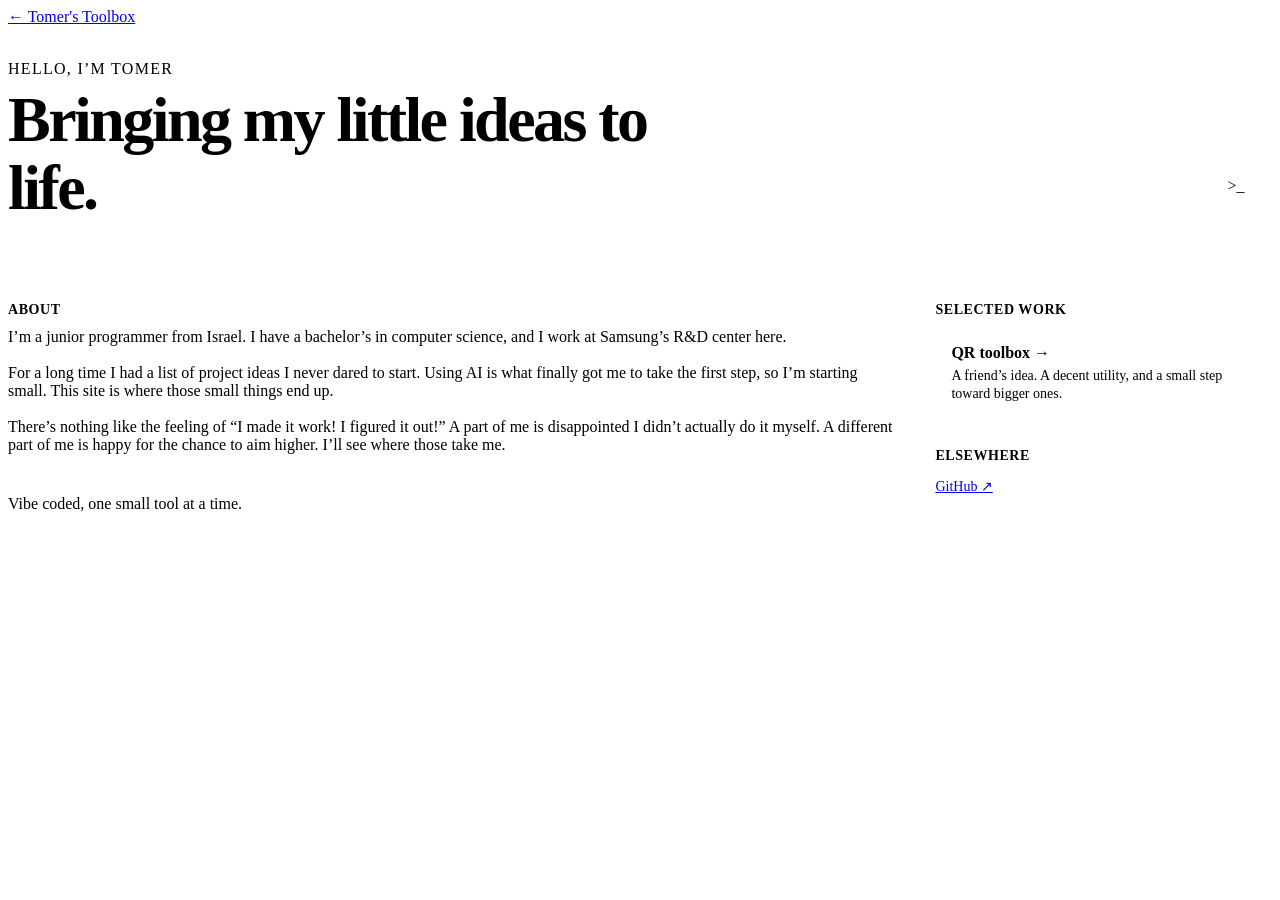
==== about/index.html @ 81bf6484 "Add About page with a personal intro The previous placeholder copy was generic. Rewrite it in Tomer'" ====
<!DOCTYPE html>
<html lang="en">
<head>
<meta charset="utf-8">
<meta name="viewport" content="width=device-width, initial-scale=1">
<title>About Tomer — junior programmer from Israel</title>
<meta name="description" content="Tomer is a junior programmer from Israel building small web tools, one idea at a time.">
<link rel="stylesheet" href="../assets/style.css">
<style>
  .intro {
    display: grid;
    grid-template-columns: minmax(0, 1fr) auto;
    align-items: end;
    gap: 28px;
    padding: 34px 0 42px;
    border-bottom: 1px solid var(--line);
  }

  .eyebrow {
    margin: 0 0 8px;
    color: var(--accent);
    font: 13px var(--mono);
    letter-spacing: .08em;
    text-transform: uppercase;
  }

  .intro h1 {
    max-width: 680px;
    margin: 0;
    font-size: clamp(34px, 7vw, 64px);
    line-height: 1.06;
    letter-spacing: -.04em;
  }

  .intro h1 span { color: var(--muted); }

  .prompt {
    display: grid;
    place-items: center;
    width: 72px;
    height: 72px;
    border: 1px solid var(--line);
    border-radius: 50%;
    background: var(--panel);
    color: var(--accent);
    font: 700 25px var(--mono);
  }

  .profile-grid {
    display: grid;
    grid-template-columns: minmax(0, 1.45fr) minmax(220px, .55fr);
    gap: 40px;
    padding-top: 38px;
  }

  .profile-grid h2 {
    margin: 0 0 10px;
    font-size: 14px;
    font-family: var(--mono);
    font-weight: 600;
    letter-spacing: .04em;
    text-transform: uppercase;
  }

  .profile-grid p { margin: 0 0 18px; }
  .profile-grid .muted { color: var(--muted); }

  .principles {
    margin: 24px 0 0;
    padding: 0;
    list-style: none;
    border-top: 1px solid var(--line);
  }

  .principles li {
    display: grid;
    grid-template-columns: 34px 1fr;
    gap: 10px;
    padding: 13px 0;
    border-bottom: 1px solid var(--line);
  }

  .principles code {
    color: var(--accent);
    font-family: var(--mono);
  }

  .project-link {
    display: block;
    padding: 16px;
    border: 1px solid var(--line);
    border-radius: var(--radius);
    background: var(--panel);
    color: inherit;
    text-decoration: none;
  }

  .project-link:hover { border-color: var(--accent); }
  .project-link strong { display: block; margin-bottom: 4px; }
  .project-link span { color: var(--muted); font-size: 14px; }

  .links {
    display: flex;
    flex-wrap: wrap;
    gap: 10px 18px;
    margin-top: 14px;
  }

  .links a { font-family: var(--mono); font-size: 14px; }

  @media (max-width: 620px) {
    .intro { align-items: start; }
    .prompt { width: 52px; height: 52px; font-size: 19px; }
    .profile-grid { grid-template-columns: 1fr; gap: 30px; }
  }
</style>
</head>
<body>
<div class="wrap">

  <div class="crumb"><a href="../">← Tomer's Toolbox</a></div>

  <header class="intro">
    <div>
      <p class="eyebrow">Hello, I’m Tomer</p>
      <h1>Bringing my little ideas <span>to life.</span></h1>
    </div>
    <div class="prompt" aria-hidden="true">&gt;_</div>
  </header>

  <main class="profile-grid">
    <section aria-labelledby="about-heading">
      <h2 id="about-heading">About</h2>
      <p>
        I’m a junior programmer from Israel. I have a bachelor’s in computer
        science, and I work at Samsung’s R&amp;D center here.
      </p>
      <p>
        For a long time I had a list of project ideas I never dared to start.
        Using AI is what finally got me to take the first step, so I’m starting
        small. This site is where those small things end up.
      </p>
      <p>
        There’s nothing like the feeling of “I made it work! I figured it
        out!” A part of me is disappointed I didn’t actually do it myself. A
        different part of me is happy for the chance to aim higher. I’ll see
        where those take me.
      </p>
    </section>

    <aside aria-labelledby="work-heading">
      <h2 id="work-heading">Selected work</h2>
      <a class="project-link" href="../qr/">
        <strong>QR toolbox →</strong>
        <span>A friend’s idea. A decent utility, and a small step toward bigger ones.</span>
      </a>

      <h2 style="margin-top: 30px">Elsewhere</h2>
      <div class="links">
        <a href="https://github.com/tomerSP" rel="me">GitHub ↗</a>
      </div>
    </aside>
  </main>

  <footer class="site">
    Vibe coded, one small tool at a time.
  </footer>

</div>
</body>
</html>
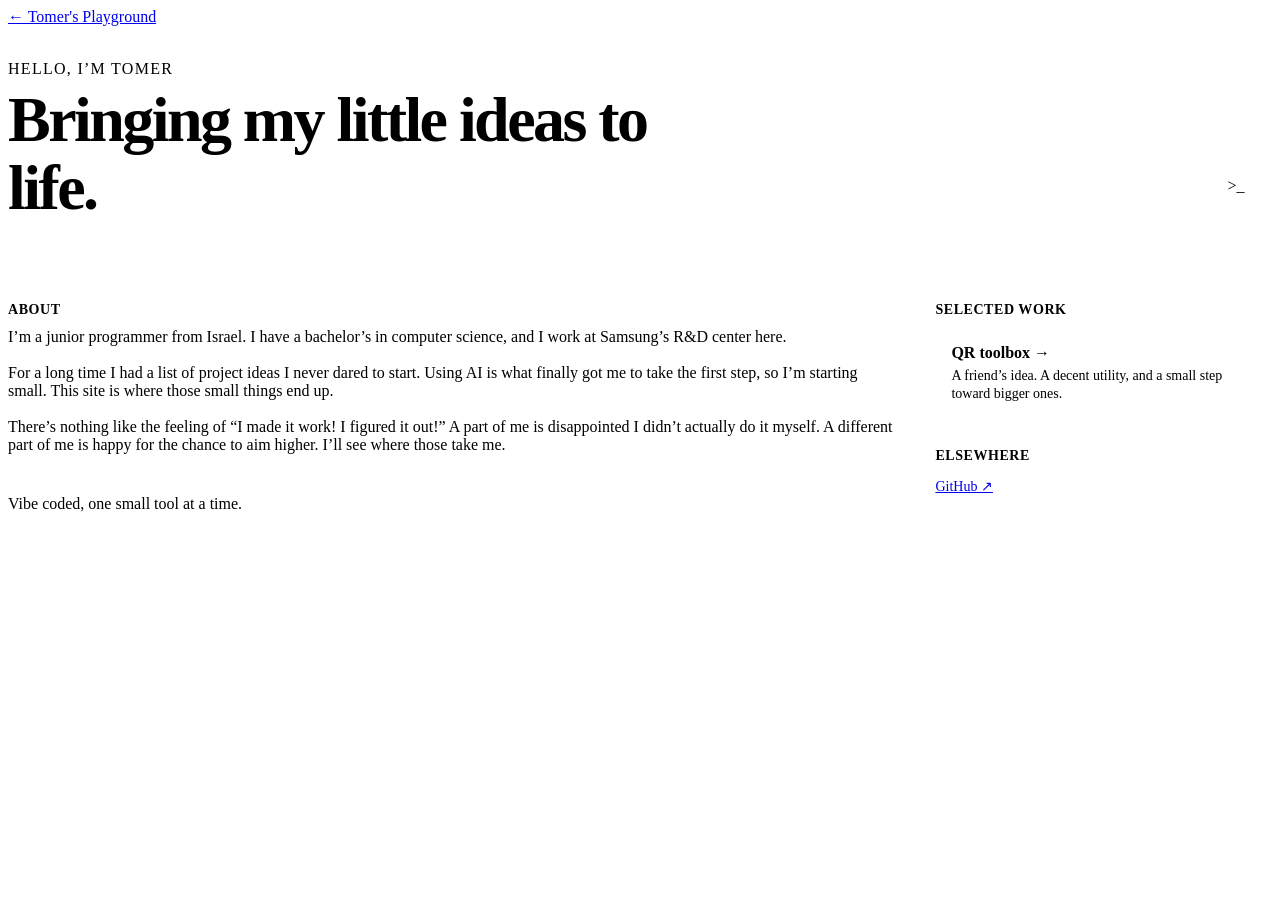
==== commit a159080d: "Turn playground into the hub for per-project repos Image to ASCII and the custom calculator now live" ====
--- a/about/index.html
+++ b/about/index.html
@@ -118,7 +118,7 @@
 <body>
 <div class="wrap">
 
-  <div class="crumb"><a href="../">← Tomer's Toolbox</a></div>
+  <div class="crumb"><a href="../">← Tomer's Playground</a></div>
 
   <header class="intro">
     <div>
@@ -150,7 +150,7 @@
 
     <aside aria-labelledby="work-heading">
       <h2 id="work-heading">Selected work</h2>
-      <a class="project-link" href="../qr/">
+      <a class="project-link" href="https://tomersp.github.io/qr/">
         <strong>QR toolbox →</strong>
         <span>A friend’s idea. A decent utility, and a small step toward bigger ones.</span>
       </a>
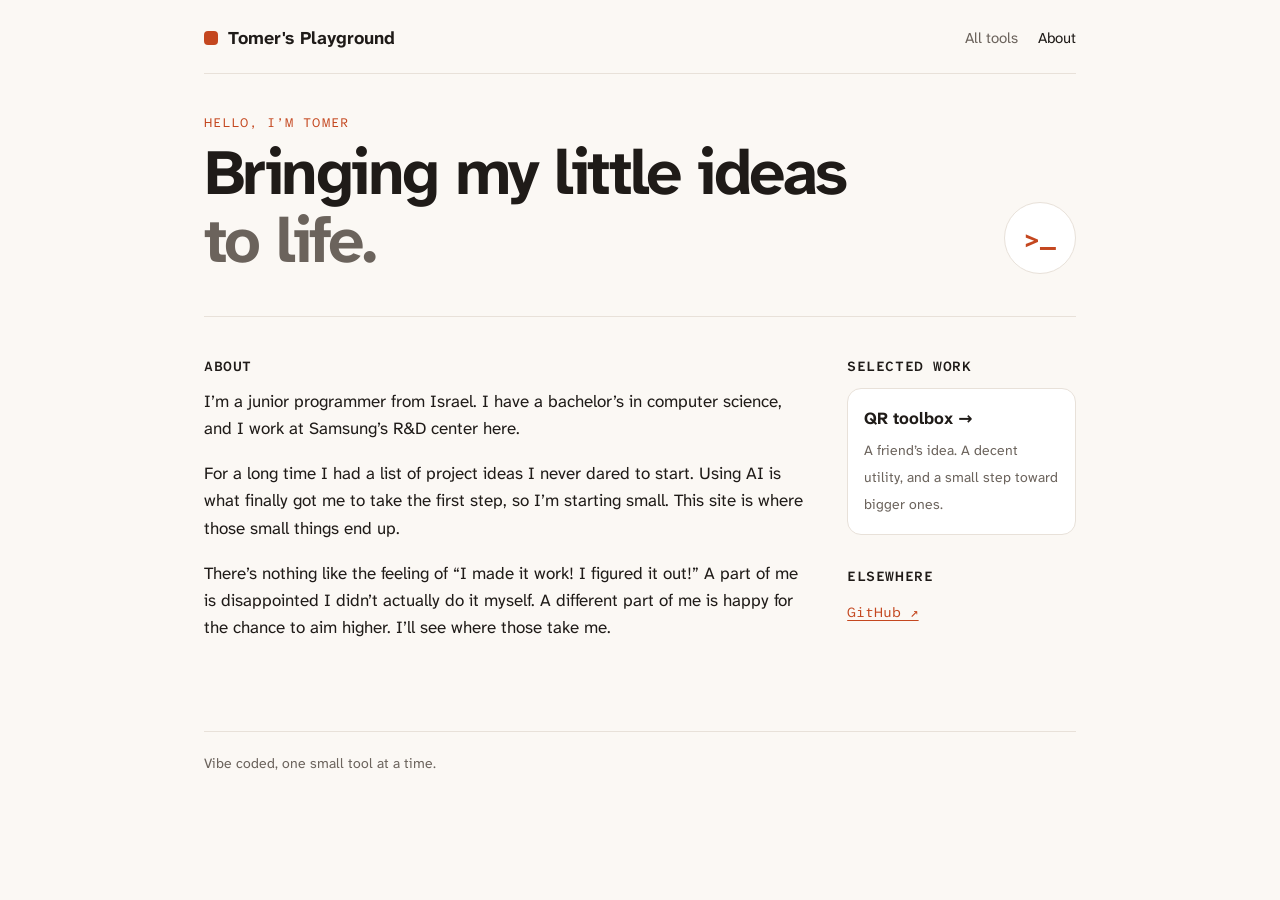
==== commit 750ef426: "Redesign the shared look: coral accent, Atkinson fonts, new header Agreed design decisions are recor" ====
--- a/about/index.html
+++ b/about/index.html
@@ -5,6 +5,7 @@
 <meta name="viewport" content="width=device-width, initial-scale=1">
 <title>About Tomer — junior programmer from Israel</title>
 <meta name="description" content="Tomer is a junior programmer from Israel building small web tools, one idea at a time.">
+<link rel="preload" href="../assets/fonts/atkinson-next-latin.woff2" as="font" type="font/woff2" crossorigin>
 <link rel="stylesheet" href="../assets/style.css">
 <style>
   .intro {
@@ -12,7 +13,7 @@
     grid-template-columns: minmax(0, 1fr) auto;
     align-items: end;
     gap: 28px;
-    padding: 34px 0 42px;
+    padding: 0 0 42px;
     border-bottom: 1px solid var(--line);
   }
 
@@ -62,7 +63,7 @@
     text-transform: uppercase;
   }
 
-  .profile-grid p { margin: 0 0 18px; }
+  .profile-grid p { margin: 0 0 18px; max-width: 60ch; }
   .profile-grid .muted { color: var(--muted); }
 
   .principles {
@@ -118,7 +119,10 @@
 <body>
 <div class="wrap">
 
-  <div class="crumb"><a href="../">← Tomer's Playground</a></div>
+  <header class="site">
+    <a class="brand" href="../">Tomer's Playground</a>
+    <nav class="site"><a href="../">All tools</a><a href="./" aria-current="page">About</a></nav>
+  </header>
 
   <header class="intro">
     <div>
@@ -150,7 +154,7 @@
 
     <aside aria-labelledby="work-heading">
       <h2 id="work-heading">Selected work</h2>
-      <a class="project-link" href="https://tomersp.github.io/qr/">
+      <a class="project-link" href="https://tsp-qr-maker.netlify.app/">
         <strong>QR toolbox →</strong>
         <span>A friend’s idea. A decent utility, and a small step toward bigger ones.</span>
       </a>
--- a/assets/style.css
+++ b/assets/style.css
@@ -0,0 +1,260 @@
+/* Shared shell for the main site and every subsite.
+   Copied verbatim into each tool repo; edit here first, then copy. */
+
+@font-face {
+  font-family: "Atkinson Hyperlegible Next";
+  src: url("./fonts/atkinson-next-latin.woff2") format("woff2");
+  font-weight: 200 800;
+  font-display: swap;
+  unicode-range: U+0000-00FF, U+0131, U+0152-0153, U+02BB-02BC, U+02C6, U+02DA, U+02DC, U+0304, U+0308, U+0329, U+2000-206F, U+20AC, U+2122, U+2191, U+2193, U+2212, U+2215, U+FEFF, U+FFFD;
+}
+
+@font-face {
+  font-family: "Atkinson Hyperlegible Mono";
+  src: url("./fonts/atkinson-mono-latin.woff2") format("woff2");
+  font-weight: 200 800;
+  font-display: swap;
+  unicode-range: U+0000-00FF, U+0131, U+0152-0153, U+02BB-02BC, U+02C6, U+02DA, U+02DC, U+0304, U+0308, U+0329, U+2000-206F, U+20AC, U+2122, U+2191, U+2193, U+2212, U+2215, U+FEFF, U+FFFD;
+}
+
+:root {
+  --bg: #fbf8f4;
+  --panel: #ffffff;
+  --ink: #1f1b18;
+  --muted: #6b635c;
+  --line: #e8e1d9;
+  --accent: #c4471f;
+  --accent-soft: #fbe6dc;
+  --accent-ink: #ffffff;
+  --warn: #9a4a1e;
+  --radius: 14px;
+  --mono: "Atkinson Hyperlegible Mono", ui-monospace, SFMono-Regular, Menlo, Consolas, monospace;
+  --sans: "Atkinson Hyperlegible Next", system-ui, -apple-system, "Segoe UI", Roboto, sans-serif;
+}
+
+@media (prefers-color-scheme: dark) {
+  :root {
+    --bg: #16130f;
+    --panel: #211d19;
+    --ink: #ede7e0;
+    --muted: #a39a91;
+    --line: #342e28;
+    --accent: #ff8a65;
+    --accent-soft: #3a2219;
+    --accent-ink: #1a0d07;
+    --warn: #e08a5a;
+  }
+}
+
+* { box-sizing: border-box; }
+
+body {
+  margin: 0;
+  background: var(--bg);
+  color: var(--ink);
+  font: 17px/1.6 var(--sans);
+  -webkit-font-smoothing: antialiased;
+}
+
+.wrap {
+  max-width: 920px;
+  margin: 0 auto;
+  padding: 24px 24px 80px;
+}
+
+a { color: var(--accent); text-underline-offset: .18em; }
+
+:focus-visible { outline: 2px solid var(--accent); outline-offset: 2px; }
+
+/* Header: brand left, links right. Same on every page. */
+header.site {
+  display: flex;
+  align-items: center;
+  justify-content: space-between;
+  gap: 12px 24px;
+  flex-wrap: wrap;
+  padding-bottom: 20px;
+  margin-bottom: 40px;
+  border-bottom: 1px solid var(--line);
+}
+
+.brand {
+  display: inline-flex;
+  align-items: center;
+  gap: 10px;
+  color: var(--ink);
+  font-weight: 700;
+  font-size: 18px;
+  text-decoration: none;
+}
+
+.brand::before {
+  content: "";
+  width: 14px;
+  height: 14px;
+  border-radius: 4px;
+  background: var(--accent);
+}
+
+nav.site { display: flex; flex-wrap: wrap; gap: 8px 20px; font-size: 15px; }
+nav.site a { color: var(--muted); text-decoration: none; }
+nav.site a:hover, nav.site a[aria-current="page"] { color: var(--ink); }
+
+/* Page title on tool pages; the hub and About style their own. */
+h1 {
+  margin: 0 0 12px;
+  font-size: clamp(30px, 5vw, 42px);
+  line-height: 1.12;
+  letter-spacing: -.02em;
+}
+
+/* Older tool pages still use a crumb line under the header. */
+.crumb { font-size: 14px; color: var(--muted); margin-bottom: 20px; }
+.crumb a { text-decoration: none; }
+.crumb a:hover { text-decoration: underline; }
+
+.lede {
+  color: var(--muted);
+  max-width: 52ch;
+  font-size: 19px;
+  margin: 0 0 32px;
+}
+
+/* Card grid used by the hub page */
+.grid {
+  display: grid;
+  grid-template-columns: repeat(auto-fill, minmax(260px, 1fr));
+  gap: 16px;
+  margin: 0;
+  padding: 0;
+  list-style: none;
+}
+
+.card {
+  display: flex;
+  flex-direction: column;
+  gap: 8px;
+  height: 100%;
+  background: var(--panel);
+  border: 1px solid var(--line);
+  border-radius: var(--radius);
+  padding: 22px;
+  text-decoration: none;
+  color: inherit;
+  transition: border-color .12s ease, transform .12s ease, box-shadow .12s ease;
+}
+
+a.card:hover {
+  border-color: var(--accent);
+  transform: translateY(-2px);
+  box-shadow: 0 6px 20px -12px var(--accent);
+}
+
+.card .icon {
+  display: grid;
+  place-items: center;
+  width: 44px;
+  height: 44px;
+  margin-bottom: 6px;
+  border-radius: 10px;
+  background: var(--accent-soft);
+  color: var(--accent);
+  font: 700 18px var(--mono);
+}
+
+.card h3 { margin: 0; font-size: 19px; line-height: 1.3; }
+.card p { margin: 0; font-size: 15px; color: var(--muted); }
+.card .go { margin-top: auto; padding-top: 8px; font-weight: 700; font-size: 15px; color: var(--accent); }
+
+.card.soon { background: transparent; border-style: dashed; }
+.card.soon .icon { background: var(--line); color: var(--muted); }
+.card .badge {
+  align-self: flex-start;
+  margin-top: auto;
+  padding: 2px 10px;
+  border-radius: 999px;
+  background: var(--line);
+  color: var(--muted);
+  font: 600 12px var(--mono);
+  letter-spacing: .06em;
+  text-transform: uppercase;
+}
+
+/* Tool UI */
+.panel {
+  background: var(--panel);
+  border: 1px solid var(--line);
+  border-radius: var(--radius);
+  padding: 20px;
+}
+
+label { display: block; font-size: 14px; color: var(--muted); margin-bottom: 6px; }
+
+textarea, input[type="text"], input[type="number"], select {
+  width: 100%;
+  font: 15px/1.5 var(--sans);
+  color: var(--ink);
+  background: var(--bg);
+  border: 1px solid var(--line);
+  border-radius: 10px;
+  padding: 10px 12px;
+}
+
+textarea { resize: vertical; min-height: 110px; font-family: var(--mono); }
+
+textarea:focus, input[type="text"]:focus, input[type="number"]:focus, select:focus {
+  outline: none;
+  border-color: var(--accent);
+  box-shadow: 0 0 0 3px var(--accent-soft);
+}
+
+input[type="range"] { width: 100%; accent-color: var(--accent); }
+input[type="checkbox"], input[type="radio"] { accent-color: var(--accent); }
+
+input[type="file"] { font: 15px var(--sans); color: var(--muted); max-width: 100%; }
+input[type="file"]::file-selector-button {
+  margin-right: 12px;
+  font: 600 15px var(--sans);
+  padding: 10px 16px;
+  border-radius: 10px;
+  border: 1px solid var(--accent);
+  background: var(--accent);
+  color: var(--accent-ink);
+  cursor: pointer;
+}
+
+button {
+  font: 600 15px var(--sans);
+  padding: 10px 16px;
+  border-radius: 10px;
+  border: 1px solid var(--line);
+  background: var(--panel);
+  color: var(--ink);
+  cursor: pointer;
+}
+
+button:hover { border-color: var(--accent); }
+button.primary { background: var(--accent); color: var(--accent-ink); border-color: var(--accent); }
+button.primary:hover { filter: brightness(1.08); }
+button:disabled { opacity: .45; cursor: not-allowed; }
+
+footer.site p { margin: 0 0 4px; }
+
+footer.site {
+  margin-top: 72px;
+  padding-top: 20px;
+  border-top: 1px solid var(--line);
+  font-size: 14px;
+  color: var(--muted);
+}
+
+@media (max-width: 560px) {
+  body { font-size: 16px; }
+  .wrap { padding: 18px 18px 64px; }
+  header.site { margin-bottom: 28px; }
+  .lede { font-size: 17px; }
+}
+
+@media (prefers-reduced-motion: reduce) {
+  .card, a.card:hover { transition: none; transform: none; }
+}
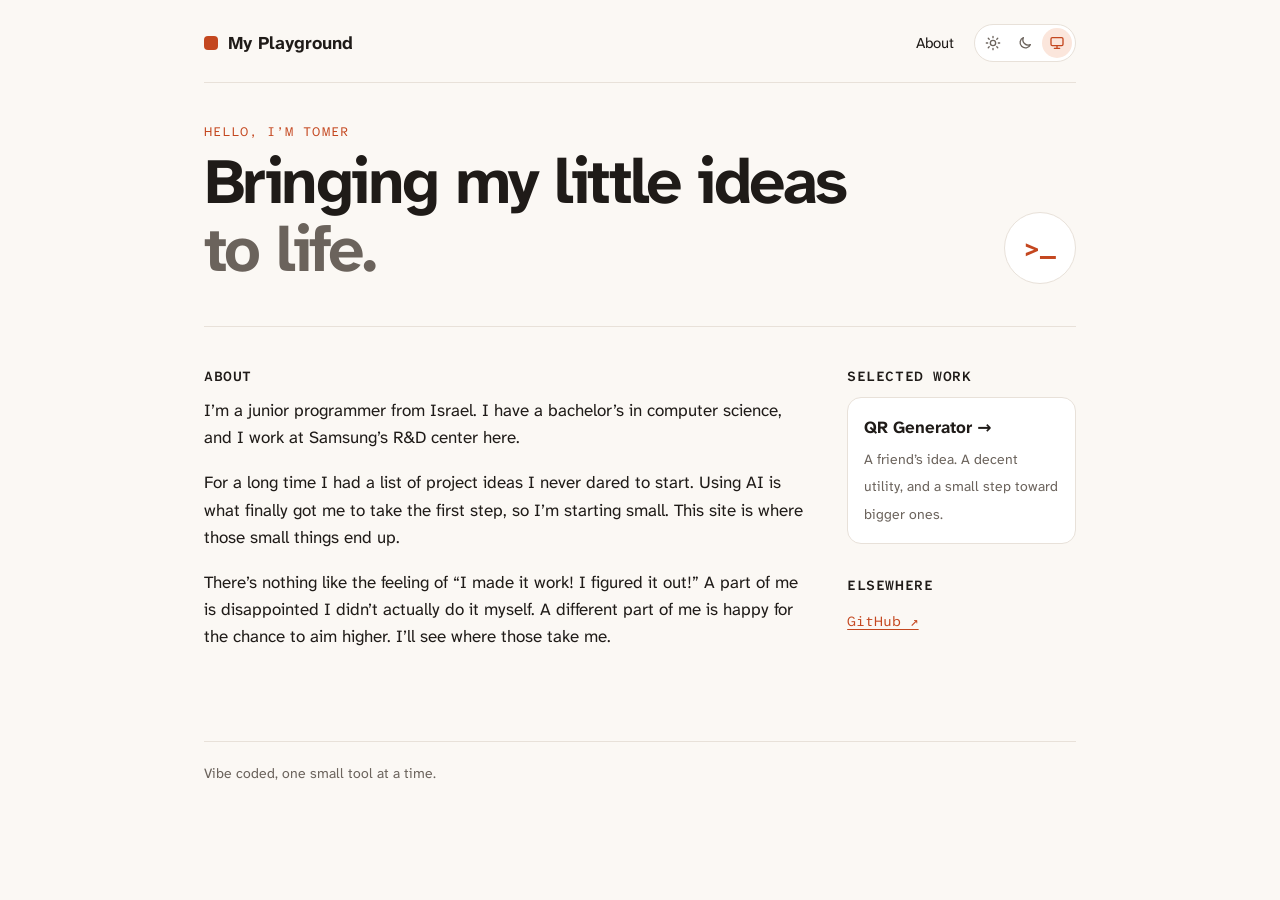
==== commit 34776630: "Rename to My Playground, trim hub copy, add theme switch The site is a passion project first, so the" ====
--- a/about/index.html
+++ b/about/index.html
@@ -3,10 +3,11 @@
 <head>
 <meta charset="utf-8">
 <meta name="viewport" content="width=device-width, initial-scale=1">
-<title>About Tomer — junior programmer from Israel</title>
+<title>About Me</title>
 <meta name="description" content="Tomer is a junior programmer from Israel building small web tools, one idea at a time.">
 <link rel="preload" href="../assets/fonts/atkinson-next-latin.woff2" as="font" type="font/woff2" crossorigin>
 <link rel="stylesheet" href="../assets/style.css">
+<script src="../assets/theme.js"></script>
 <style>
   .intro {
     display: grid;
@@ -120,8 +121,8 @@
 <div class="wrap">
 
   <header class="site">
-    <a class="brand" href="../">Tomer's Playground</a>
-    <nav class="site"><a href="../">All tools</a><a href="./" aria-current="page">About</a></nav>
+    <a class="brand" href="../">My Playground</a>
+    <nav class="site"><a href="./" aria-current="page">About</a></nav>
   </header>
 
   <header class="intro">
@@ -155,7 +156,7 @@
     <aside aria-labelledby="work-heading">
       <h2 id="work-heading">Selected work</h2>
       <a class="project-link" href="https://tsp-qr-maker.netlify.app/">
-        <strong>QR toolbox →</strong>
+        <strong>QR Generator →</strong>
         <span>A friend’s idea. A decent utility, and a small step toward bigger ones.</span>
       </a>
 
--- a/assets/style.css
+++ b/assets/style.css
@@ -28,12 +28,15 @@
   --accent-ink: #ffffff;
   --warn: #9a4a1e;
   --radius: 14px;
+  color-scheme: light;
   --mono: "Atkinson Hyperlegible Mono", ui-monospace, SFMono-Regular, Menlo, Consolas, monospace;
   --sans: "Atkinson Hyperlegible Next", system-ui, -apple-system, "Segoe UI", Roboto, sans-serif;
 }
 
+/* Dark tokens apply when the system asks for dark (unless the visitor picked
+   light), or when the visitor picked dark. theme.js sets data-theme. */
 @media (prefers-color-scheme: dark) {
-  :root {
+  :root:not([data-theme="light"]) {
     --bg: #16130f;
     --panel: #211d19;
     --ink: #ede7e0;
@@ -43,7 +46,21 @@
     --accent-soft: #3a2219;
     --accent-ink: #1a0d07;
     --warn: #e08a5a;
+    color-scheme: dark;
   }
+}
+
+:root[data-theme="dark"] {
+  --bg: #16130f;
+  --panel: #211d19;
+  --ink: #ede7e0;
+  --muted: #a39a91;
+  --line: #342e28;
+  --accent: #ff8a65;
+  --accent-soft: #3a2219;
+  --accent-ink: #1a0d07;
+  --warn: #e08a5a;
+  color-scheme: dark;
 }
 
 * { box-sizing: border-box; }
@@ -96,9 +113,59 @@
   background: var(--accent);
 }
 
-nav.site { display: flex; flex-wrap: wrap; gap: 8px 20px; font-size: 15px; }
+nav.site { display: flex; flex-wrap: wrap; align-items: center; gap: 8px 20px; font-size: 15px; }
 nav.site a { color: var(--muted); text-decoration: none; }
 nav.site a:hover, nav.site a[aria-current="page"] { color: var(--ink); }
+
+/* Light / dark / system switch, added to nav.site by theme.js */
+.theme-switch {
+  display: inline-flex;
+  gap: 2px;
+  padding: 3px;
+  border: 1px solid var(--line);
+  border-radius: 999px;
+  background: var(--panel);
+}
+
+.theme-switch button {
+  position: relative;
+  display: grid;
+  place-items: center;
+  width: 30px;
+  height: 30px;
+  padding: 0;
+  border: 0;
+  border-radius: 999px;
+  background: transparent;
+  color: var(--muted);
+}
+
+.theme-switch button:hover { color: var(--ink); }
+.theme-switch button[aria-pressed="true"] { background: var(--accent-soft); color: var(--accent); }
+.theme-switch svg { width: 16px; height: 16px; }
+
+/* Label pops up after a short hover, or straight away on keyboard focus */
+.theme-switch button::after {
+  content: attr(data-tip);
+  position: absolute;
+  top: calc(100% + 8px);
+  left: 50%;
+  z-index: 10;
+  transform: translateX(-50%);
+  padding: 4px 8px;
+  border-radius: 6px;
+  background: var(--ink);
+  color: var(--bg);
+  font: 500 12px var(--sans);
+  white-space: nowrap;
+  opacity: 0;
+  visibility: hidden;
+  pointer-events: none;
+  transition: opacity .12s ease, visibility .12s;
+}
+
+.theme-switch button:hover::after { opacity: 1; visibility: visible; transition-delay: .5s; }
+.theme-switch button:focus-visible::after { opacity: 1; visibility: visible; }
 
 /* Page title on tool pages; the hub and About style their own. */
 h1 {
@@ -153,8 +220,10 @@
 .card .icon {
   display: grid;
   place-items: center;
-  width: 44px;
+  align-self: flex-start;
+  min-width: 44px;
   height: 44px;
+  padding: 0 10px;
   margin-bottom: 6px;
   border-radius: 10px;
   background: var(--accent-soft);
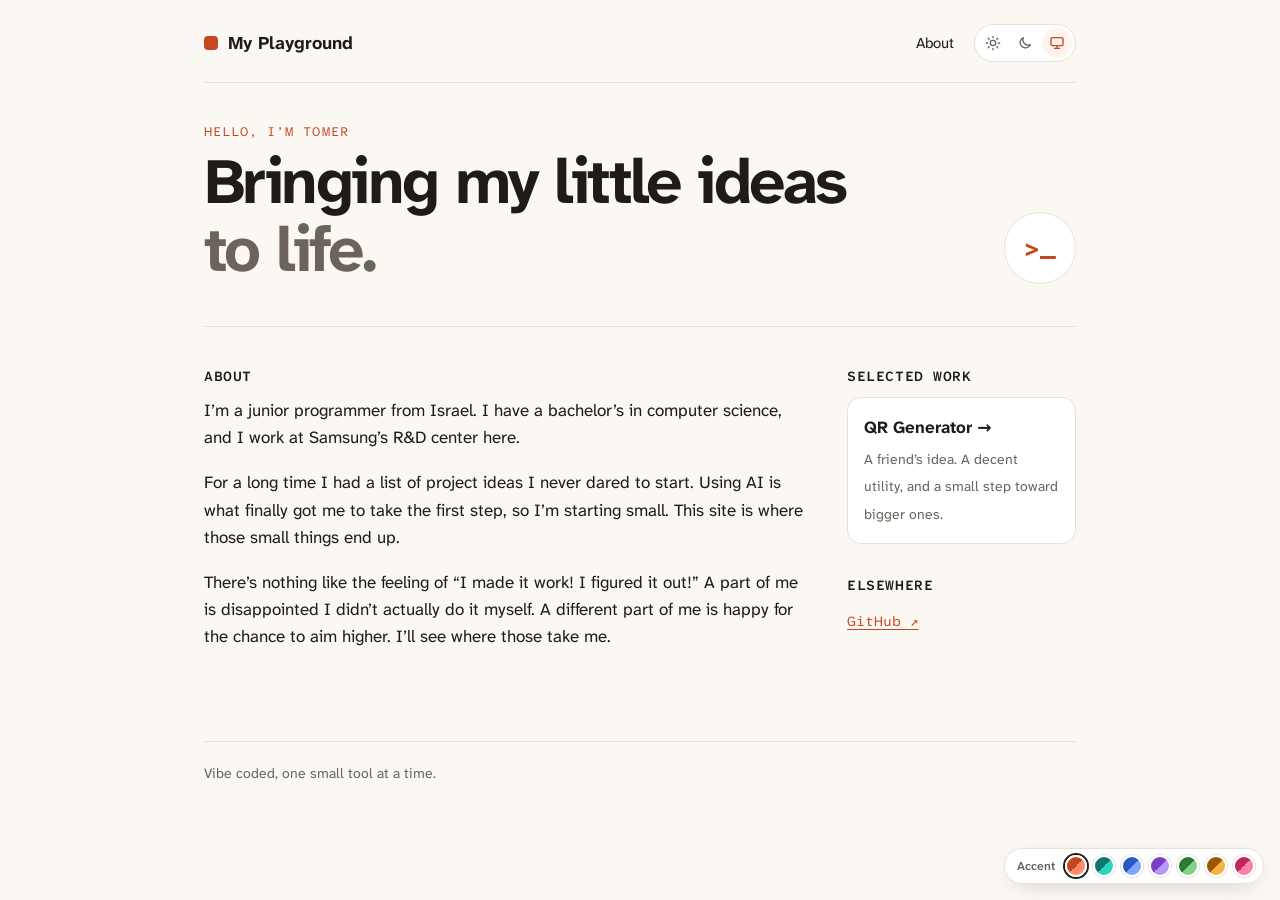
==== commit 4b53e484: "Add a temporary accent colour picker; fix coral tint contrast assets/accent-preview.js adds a floati" ====
--- a/about/index.html
+++ b/about/index.html
@@ -8,6 +8,7 @@
 <link rel="preload" href="../assets/fonts/atkinson-next-latin.woff2" as="font" type="font/woff2" crossorigin>
 <link rel="stylesheet" href="../assets/style.css">
 <script src="../assets/theme.js"></script>
+<script src="../assets/accent-preview.js"></script>
 <style>
   .intro {
     display: grid;
--- a/assets/style.css
+++ b/assets/style.css
@@ -24,7 +24,7 @@
   --muted: #6b635c;
   --line: #e8e1d9;
   --accent: #c4471f;
-  --accent-soft: #fbe6dc;
+  --accent-soft: #fef3ee;
   --accent-ink: #ffffff;
   --warn: #9a4a1e;
   --radius: 14px;
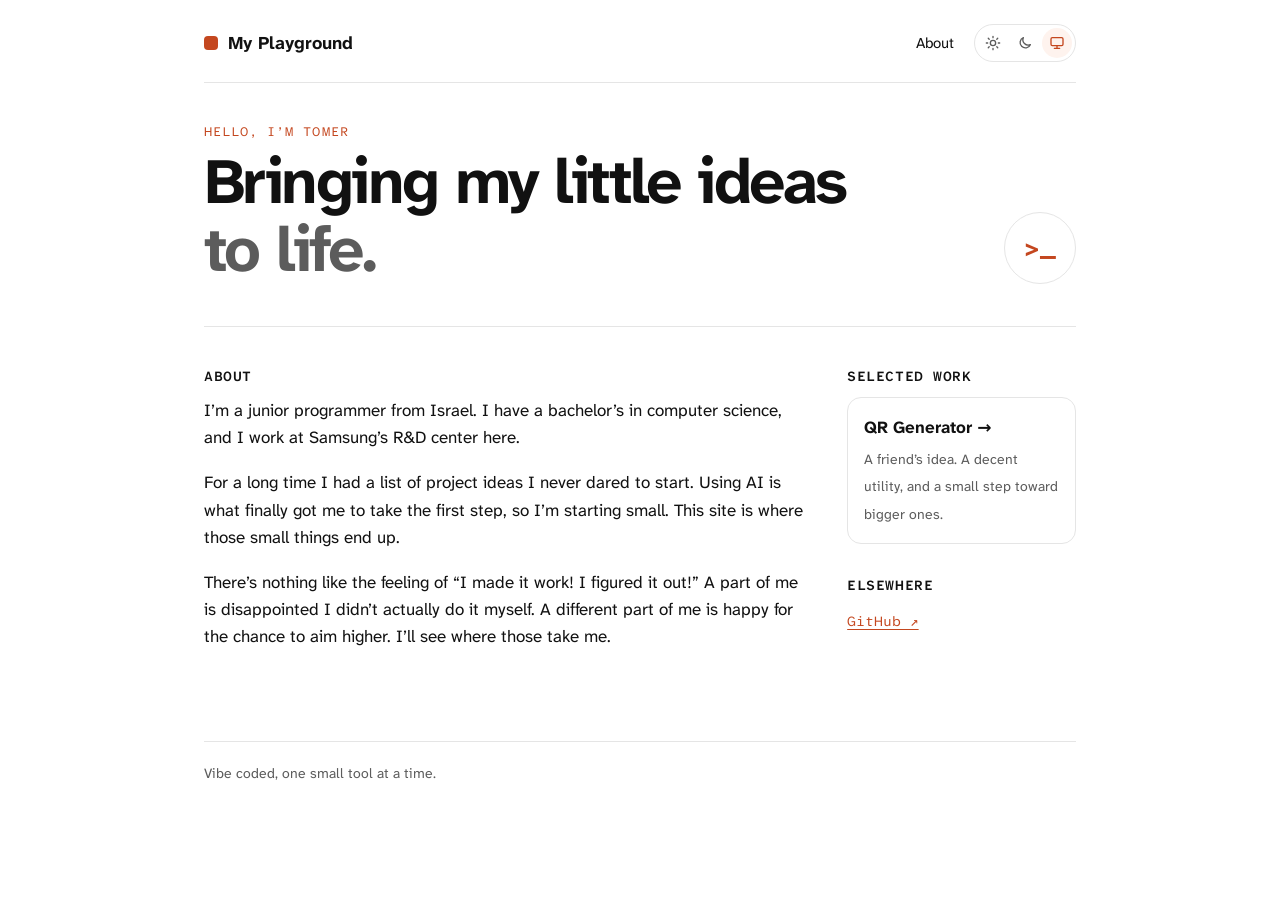
==== commit cb3655ff: "Use the black-and-white backdrop; remove the colour picker Chosen from the temporary backdrop previe" ====
--- a/about/index.html
+++ b/about/index.html
@@ -8,7 +8,6 @@
 <link rel="preload" href="../assets/fonts/atkinson-next-latin.woff2" as="font" type="font/woff2" crossorigin>
 <link rel="stylesheet" href="../assets/style.css">
 <script src="../assets/theme.js"></script>
-<script src="../assets/accent-preview.js"></script>
 <style>
   .intro {
     display: grid;
--- a/assets/style.css
+++ b/assets/style.css
@@ -18,11 +18,11 @@
 }
 
 :root {
-  --bg: #fbf8f4;
+  --bg: #ffffff;
   --panel: #ffffff;
-  --ink: #1f1b18;
-  --muted: #6b635c;
-  --line: #e8e1d9;
+  --ink: #111111;
+  --muted: #5c5c5c;
+  --line: #e5e5e5;
   --accent: #c4471f;
   --accent-soft: #fef3ee;
   --accent-ink: #ffffff;
@@ -37,11 +37,11 @@
    light), or when the visitor picked dark. theme.js sets data-theme. */
 @media (prefers-color-scheme: dark) {
   :root:not([data-theme="light"]) {
-    --bg: #16130f;
-    --panel: #211d19;
-    --ink: #ede7e0;
-    --muted: #a39a91;
-    --line: #342e28;
+    --bg: #000000;
+    --panel: #0e0e0e;
+    --ink: #f0f0f0;
+    --muted: #a3a3a3;
+    --line: #262626;
     --accent: #ff8a65;
     --accent-soft: #3a2219;
     --accent-ink: #1a0d07;
@@ -51,11 +51,11 @@
 }
 
 :root[data-theme="dark"] {
-  --bg: #16130f;
-  --panel: #211d19;
-  --ink: #ede7e0;
-  --muted: #a39a91;
-  --line: #342e28;
+  --bg: #000000;
+  --panel: #0e0e0e;
+  --ink: #f0f0f0;
+  --muted: #a3a3a3;
+  --line: #262626;
   --accent: #ff8a65;
   --accent-soft: #3a2219;
   --accent-ink: #1a0d07;
